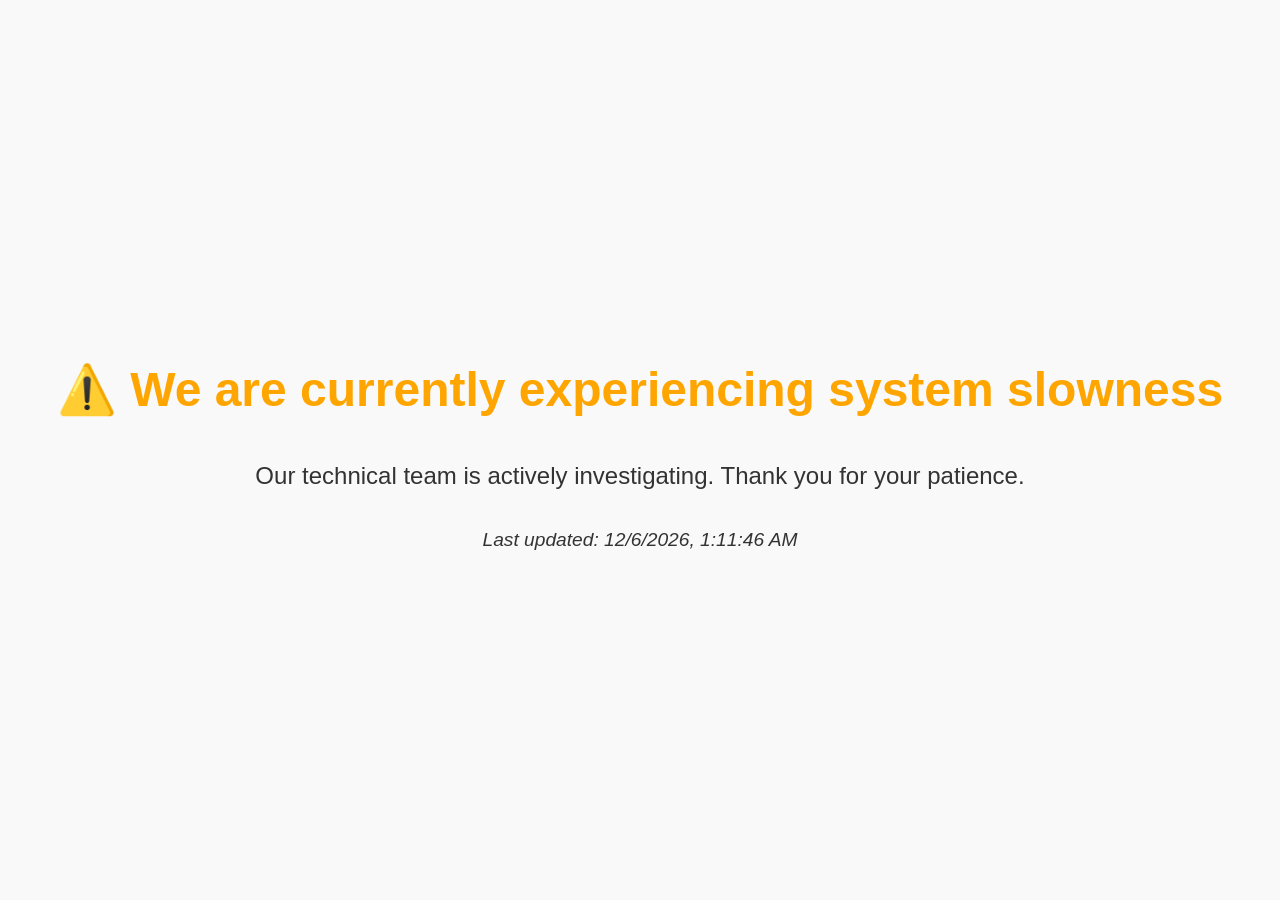
==== docs/index.html @ 0275ac97 "Change system status to 'slowness'" ====
<!DOCTYPE html>
<html lang="en">
<head>
<meta charset="UTF-8">
<meta name="viewport" content="width=device-width, initial-scale=1.0">
<title>Performance System Status</title>
<style>
        body {
            font-family: Arial, sans-serif;
            margin: 0;
            padding: 0;
            background-color: #f9f9f9;
            display: flex;
            flex-direction: column;
            justify-content: center;
            align-items: center;
            height: 100vh;
            text-align: center;
            overflow: hidden;
        }
        h1 {
            font-size: 3em;
            margin-bottom: 20px;
        }
        p {
            font-size: 1.5em;
            color: #333;
        }
        .note {
            margin-top: 15px;
            font-style: italic;
            font-size: 1.2em;
        }
        canvas {
            position: absolute;
            top: 0;
            left: 0;
        }
        .status-up { color: #28a745; }
        .status-warning { color: orange; }
</style>
</head>
<body>
<h1 id="status-heading"></h1>
<p id="status-message"></p>
<p class="note" id="last-updated"></p>
 
    <canvas id="confetti"></canvas>
 
    <script>
        // ---------------------------
        // CHANGE THIS VARIABLE TO TOGGLE STATUS
        // "up" = all systems operational
        // "slowness" = system is slow / outage
        const systemStatus = "slowness"; 
        // ---------------------------
 
        const heading = document.getElementById('status-heading');
        const message = document.getElementById('status-message');
        const lastUpdated = document.getElementById('last-updated');
        const canvas = document.getElementById('confetti');
        const ctx = canvas.getContext('2d');
 
        let W = window.innerWidth;
        let H = window.innerHeight;
        canvas.width = W;
        canvas.height = H;
 
        function showStatus() {
            const now = new Date();
            lastUpdated.textContent = `Last updated: ${now.toLocaleString()}`;
 
            if (systemStatus === "up") {
                heading.textContent = "🎉 All Systems Are Operational! 🎉";
                heading.className = "status-up";
                message.textContent = "Thank you for using our performance platform.";
                startConfetti();
            } else if (systemStatus === "slowness") {
                heading.textContent = "⚠️ We are currently experiencing system slowness";
                heading.className = "status-warning";
                message.textContent = "Our technical team is actively investigating. Thank you for your patience.";
            }
        }
 
        // ---------------------------
        // Confetti effect for "up" status
        // ---------------------------
        const confettiCount = 150;
        const confetti = [];
 
        function random(min, max) { return Math.random() * (max - min) + min; }
 
        class Confetto {
            constructor() {
                this.x = random(0, W);
                this.y = random(-H, 0);
                this.r = random(5, 10);
                this.d = random(1, 5);
                this.color = `hsl(${random(0, 360)}, 70%, 50%)`;
                this.tilt = random(-10, 10);
                this.tiltAngleIncrement = random(0.05, 0.12);
                this.tiltAngle = 0;
            }
            draw() {
                ctx.beginPath();
                ctx.lineWidth = this.r / 2;
                ctx.strokeStyle = this.color;
                ctx.moveTo(this.x + this.tilt + this.r / 4, this.y);
                ctx.lineTo(this.x + this.tilt, this.y + this.tilt + this.r / 4);
                ctx.stroke();
            }
        }
 
        function initConfetti() {
            for (let i = 0; i < confettiCount; i++) {
                confetti.push(new Confetto());
            }
        }
 
        function drawConfetti() {
            ctx.clearRect(0, 0, W, H);
            confetti.forEach(c => {
                c.tiltAngle += c.tiltAngleIncrement;
                c.y += (Math.cos(c.d) + 3 + c.r / 2) / 2;
                c.tilt = Math.sin(c.tiltAngle) * 15;
                c.draw();
 
                if (c.y > H) {
                    c.x = random(0, W);
                    c.y = random(-20, 0);
                    c.tilt = random(-10, 10);
                }
            });
            requestAnimationFrame(drawConfetti);
        }
 
        function startConfetti() {
            initConfetti();
            drawConfetti();
        }
 
        window.addEventListener('resize', () => {
            W = window.innerWidth;
            H = window.innerHeight;
            canvas.width = W;
            canvas.height = H;
        });
 
        showStatus();
</script>
</body>
</html>
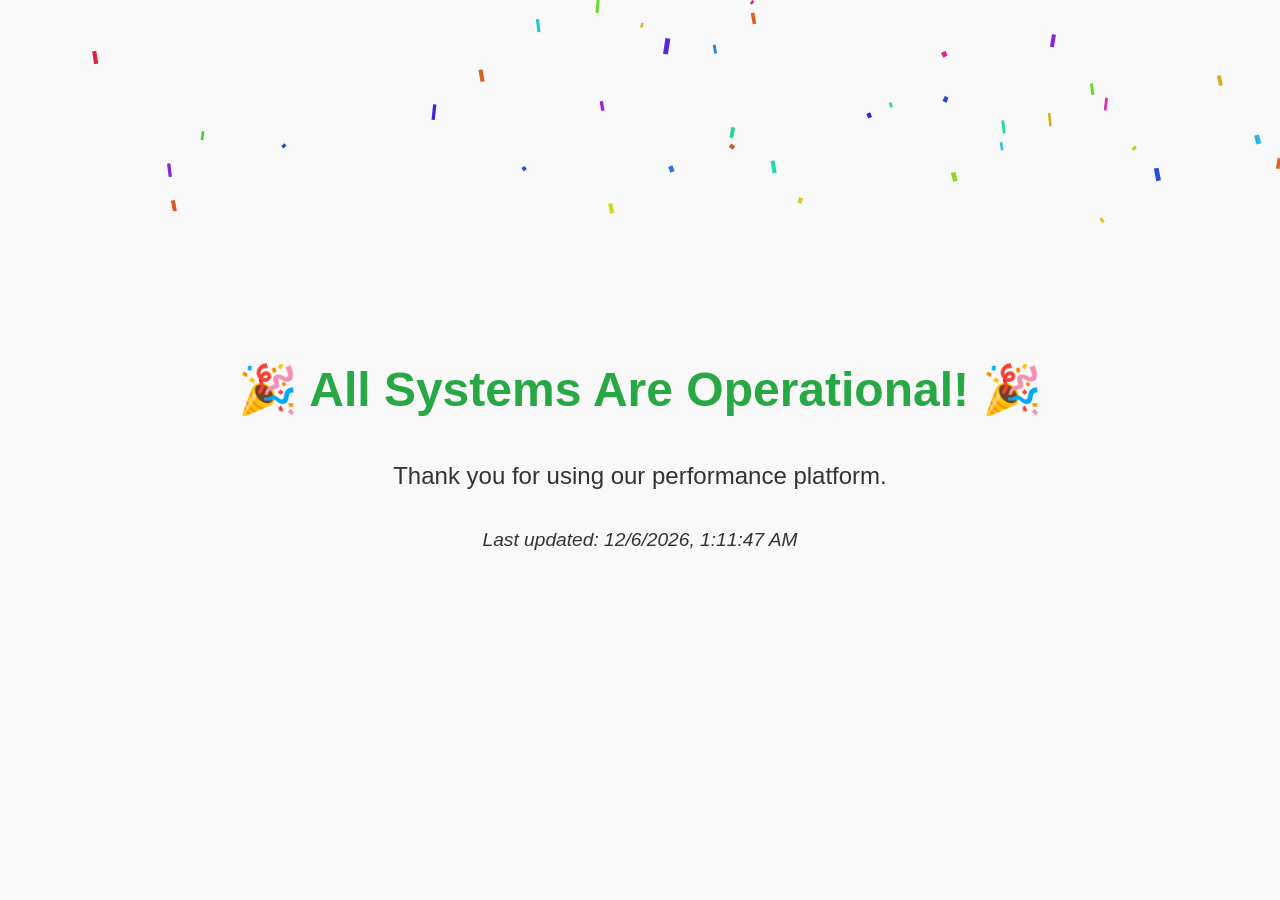
==== commit d6b3d8a8: "Change system status to 'up'" ====
--- a/docs/index.html
+++ b/docs/index.html
@@ -52,7 +52,7 @@
         // CHANGE THIS VARIABLE TO TOGGLE STATUS
         // "up" = all systems operational
         // "slowness" = system is slow / outage
-        const systemStatus = "slowness"; 
+        const systemStatus = "up"; 
         // ---------------------------
  
         const heading = document.getElementById('status-heading');
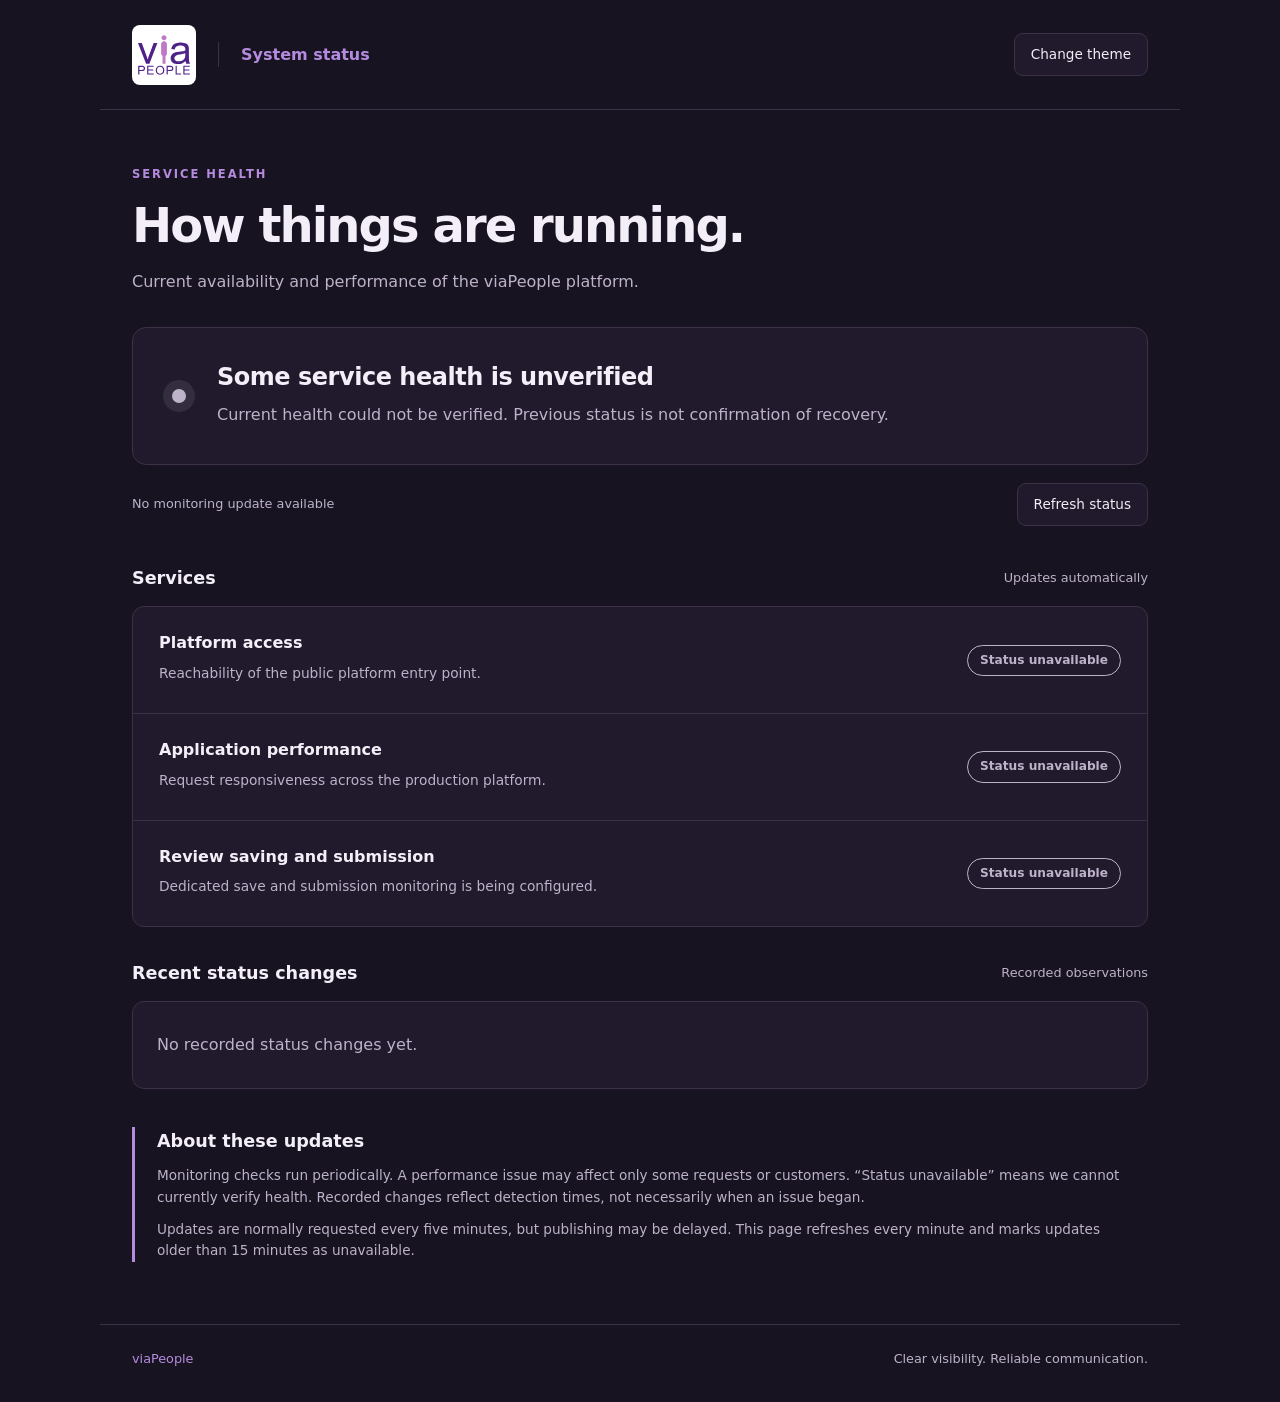
==== commit 7d45a163: "Add monitored service status with viaResources styling and safe recovery" ====
--- a/docs/index.html
+++ b/docs/index.html
@@ -1,152 +1,10 @@
-<!DOCTYPE html>
-<html lang="en">
-<head>
-<meta charset="UTF-8">
-<meta name="viewport" content="width=device-width, initial-scale=1.0">
-<title>Performance System Status</title>
-<style>
-        body {
-            font-family: Arial, sans-serif;
-            margin: 0;
-            padding: 0;
-            background-color: #f9f9f9;
-            display: flex;
-            flex-direction: column;
-            justify-content: center;
-            align-items: center;
-            height: 100vh;
-            text-align: center;
-            overflow: hidden;
-        }
-        h1 {
-            font-size: 3em;
-            margin-bottom: 20px;
-        }
-        p {
-            font-size: 1.5em;
-            color: #333;
-        }
-        .note {
-            margin-top: 15px;
-            font-style: italic;
-            font-size: 1.2em;
-        }
-        canvas {
-            position: absolute;
-            top: 0;
-            left: 0;
-        }
-        .status-up { color: #28a745; }
-        .status-warning { color: orange; }
-</style>
-</head>
-<body>
-<h1 id="status-heading"></h1>
-<p id="status-message"></p>
-<p class="note" id="last-updated"></p>
- 
-    <canvas id="confetti"></canvas>
- 
-    <script>
-        // ---------------------------
-        // CHANGE THIS VARIABLE TO TOGGLE STATUS
-        // "up" = all systems operational
-        // "slowness" = system is slow / outage
-        const systemStatus = "up"; 
-        // ---------------------------
- 
-        const heading = document.getElementById('status-heading');
-        const message = document.getElementById('status-message');
-        const lastUpdated = document.getElementById('last-updated');
-        const canvas = document.getElementById('confetti');
-        const ctx = canvas.getContext('2d');
- 
-        let W = window.innerWidth;
-        let H = window.innerHeight;
-        canvas.width = W;
-        canvas.height = H;
- 
-        function showStatus() {
-            const now = new Date();
-            lastUpdated.textContent = `Last updated: ${now.toLocaleString()}`;
- 
-            if (systemStatus === "up") {
-                heading.textContent = "🎉 All Systems Are Operational! 🎉";
-                heading.className = "status-up";
-                message.textContent = "Thank you for using our performance platform.";
-                startConfetti();
-            } else if (systemStatus === "slowness") {
-                heading.textContent = "⚠️ We are currently experiencing system slowness";
-                heading.className = "status-warning";
-                message.textContent = "Our technical team is actively investigating. Thank you for your patience.";
-            }
-        }
- 
-        // ---------------------------
-        // Confetti effect for "up" status
-        // ---------------------------
-        const confettiCount = 150;
-        const confetti = [];
- 
-        function random(min, max) { return Math.random() * (max - min) + min; }
- 
-        class Confetto {
-            constructor() {
-                this.x = random(0, W);
-                this.y = random(-H, 0);
-                this.r = random(5, 10);
-                this.d = random(1, 5);
-                this.color = `hsl(${random(0, 360)}, 70%, 50%)`;
-                this.tilt = random(-10, 10);
-                this.tiltAngleIncrement = random(0.05, 0.12);
-                this.tiltAngle = 0;
-            }
-            draw() {
-                ctx.beginPath();
-                ctx.lineWidth = this.r / 2;
-                ctx.strokeStyle = this.color;
-                ctx.moveTo(this.x + this.tilt + this.r / 4, this.y);
-                ctx.lineTo(this.x + this.tilt, this.y + this.tilt + this.r / 4);
-                ctx.stroke();
-            }
-        }
- 
-        function initConfetti() {
-            for (let i = 0; i < confettiCount; i++) {
-                confetti.push(new Confetto());
-            }
-        }
- 
-        function drawConfetti() {
-            ctx.clearRect(0, 0, W, H);
-            confetti.forEach(c => {
-                c.tiltAngle += c.tiltAngleIncrement;
-                c.y += (Math.cos(c.d) + 3 + c.r / 2) / 2;
-                c.tilt = Math.sin(c.tiltAngle) * 15;
-                c.draw();
- 
-                if (c.y > H) {
-                    c.x = random(0, W);
-                    c.y = random(-20, 0);
-                    c.tilt = random(-10, 10);
-                }
-            });
-            requestAnimationFrame(drawConfetti);
-        }
- 
-        function startConfetti() {
-            initConfetti();
-            drawConfetti();
-        }
- 
-        window.addEventListener('resize', () => {
-            W = window.innerWidth;
-            H = window.innerHeight;
-            canvas.width = W;
-            canvas.height = H;
-        });
- 
-        showStatus();
-</script>
-</body>
-</html>
+<!doctype html>
+<html lang="en"><head><meta charset="utf-8"><meta name="viewport" content="width=device-width,initial-scale=1"><meta name="color-scheme" content="dark light"><title>viaPeople | System status</title><link rel="stylesheet" href="style.css"><script src="status.js" defer></script></head>
+<body><header><a class="brand" href="./" aria-label="viaPeople status home"><img src="logo.svg" alt="viaPeople"><span>System status</span></a><button id="theme" aria-label="Switch color theme">Change theme</button></header>
+<main><div class="eyebrow">SERVICE HEALTH</div><h1>How things are running.</h1><p class="intro">Current availability and performance of the viaPeople platform.</p>
+<section class="summary" aria-live="polite" aria-atomic="true"><span id="indicator" class="indicator unknown"></span><div><h2 id="headline">Checking service status</h2><p id="summary-text">Loading the latest monitoring update.</p></div></section>
+<div class="freshness"><span id="updated">Waiting for monitoring data</span><button id="refresh">Refresh status</button></div>
+<section aria-labelledby="services-title"><div class="section-heading"><h2 id="services-title">Services</h2><span>Updates automatically</span></div><div id="services" class="services"><p class="empty">Service details are loading.</p></div></section>
+<section aria-labelledby="history-title"><div class="section-heading"><h2 id="history-title">Recent status changes</h2><span>Recorded observations</span></div><div id="history" class="history"><p class="empty">Loading status history.</p></div></section>
+<aside><h2>About these updates</h2><p>Monitoring checks run periodically. A performance issue may affect only some requests or customers. “Status unavailable” means we cannot currently verify health. Recorded changes reflect detection times, not necessarily when an issue began.</p><p>Updates are normally requested every five minutes, but publishing may be delayed. This page refreshes every minute and marks updates older than 15 minutes as unavailable.</p></aside>
+<noscript><p>JavaScript is required to display current service status. Health cannot be verified with JavaScript disabled.</p></noscript></main><footer>viaPeople <span>Clear visibility. Reliable communication.</span></footer></body></html>
--- a/docs/style.css
+++ b/docs/style.css
@@ -0,0 +1 @@
+:root{color-scheme:dark;--bg:#171320;--fg:#f3eef8;--card:#211a2c;--muted:#bdb2ca;--border:#3c3148;--primary:#b58bdf;--tint:#30253c;--green:#7cddb6;--amber:#f0c679;--red:#ff9fa8}html.light{color-scheme:light;--bg:#f7f7fb;--fg:#292534;--card:#fff;--muted:#655d76;--border:#e0dce9;--primary:#592592;--tint:#f0e9f8;--green:#15704e;--amber:#855a0c;--red:#b32e43}*{box-sizing:border-box}body{margin:0;background:var(--bg);color:var(--fg);font:16px/1.6 Inter,ui-sans-serif,system-ui,-apple-system,BlinkMacSystemFont,'Segoe UI',sans-serif}header,main,footer{max-width:1080px;margin:auto;padding:0 32px}header{height:110px;display:flex;align-items:center;justify-content:space-between;border-bottom:1px solid var(--border)}.brand{display:flex;align-items:center;gap:22px;text-decoration:none;color:var(--primary);font-weight:600}.brand img{width:64px;height:60px;background:#fff;border-radius:8px;padding:6px}.brand span{border-left:1px solid var(--border);padding-left:22px}button{border:1px solid var(--border);background:var(--card);color:var(--fg);padding:10px 16px;border-radius:9px;font:inherit;font-size:.85rem;cursor:pointer}button:hover{background:var(--tint)}button:focus-visible,a:focus-visible{outline:3px solid var(--primary);outline-offset:4px}main{padding-top:55px;padding-bottom:56px}.eyebrow{color:var(--primary);font-size:.72rem;font-weight:700;letter-spacing:.17em}h1{font-size:clamp(2rem,5vw,3rem);letter-spacing:-.04em;line-height:1.2;margin:14px 0}h2{font-size:1.1rem;margin:0;font-weight:650}p{margin:6px 0;color:var(--muted)}.intro{margin-bottom:32px}.summary{background:var(--card);border:1px solid var(--border);border-radius:14px;padding:30px;display:flex;gap:22px;align-items:center}.summary h2{font-size:1.5rem;letter-spacing:-.02em}.indicator{flex:none;width:14px;height:14px;border-radius:50%;background:currentColor;box-shadow:0 0 0 9px color-mix(in srgb,currentColor 12%,transparent);margin:9px}.operational{color:var(--green)}.degraded,.maintenance{color:var(--amber)}.outage{color:var(--red)}.unknown{color:var(--muted)}.freshness{display:flex;justify-content:space-between;align-items:center;gap:15px;margin:18px 0 38px;color:var(--muted);font-size:.8rem}.section-heading{display:flex;justify-content:space-between;gap:12px;align-items:center;margin:32px 0 14px}.section-heading span{font-size:.8rem;color:var(--muted)}.services,.history{background:var(--card);border:1px solid var(--border);border-radius:12px;overflow:hidden}.service,.event{display:flex;align-items:center;justify-content:space-between;padding:23px 26px;gap:24px;border-bottom:1px solid var(--border)}.service:last-child,.event:last-child{border-bottom:0}.service h3{font-size:1rem;margin:0}.service p{font-size:.86rem;max-width:580px}.badge{flex:none;border:1px solid currentColor;border-radius:20px;padding:5px 12px;font-size:.76rem;font-weight:600}.event{font-size:.86rem}.event time{color:var(--muted);font-size:.78rem}.empty{padding:24px}aside{border-left:3px solid var(--primary);padding:0 22px;margin-top:38px}aside p{font-size:.85rem;margin-top:10px}footer{display:flex;justify-content:space-between;border-top:1px solid var(--border);padding-top:24px;padding-bottom:32px;font-size:.8rem;color:var(--primary)}footer span{color:var(--muted)}@media(max-width:620px){header,main,footer{padding-left:20px;padding-right:20px}header{height:90px}.brand{gap:10px}.brand span{padding-left:10px;font-size:.9rem}.brand img{width:48px;height:48px}header button{font-size:.7rem;padding:8px}main{padding-top:34px}.summary{padding:24px 20px}.summary h2{font-size:1.2rem}.service,.event{align-items:flex-start;flex-direction:column;gap:12px;padding:20px}.freshness{align-items:flex-start}.section-heading span{display:none}footer{gap:15px;flex-wrap:wrap}}
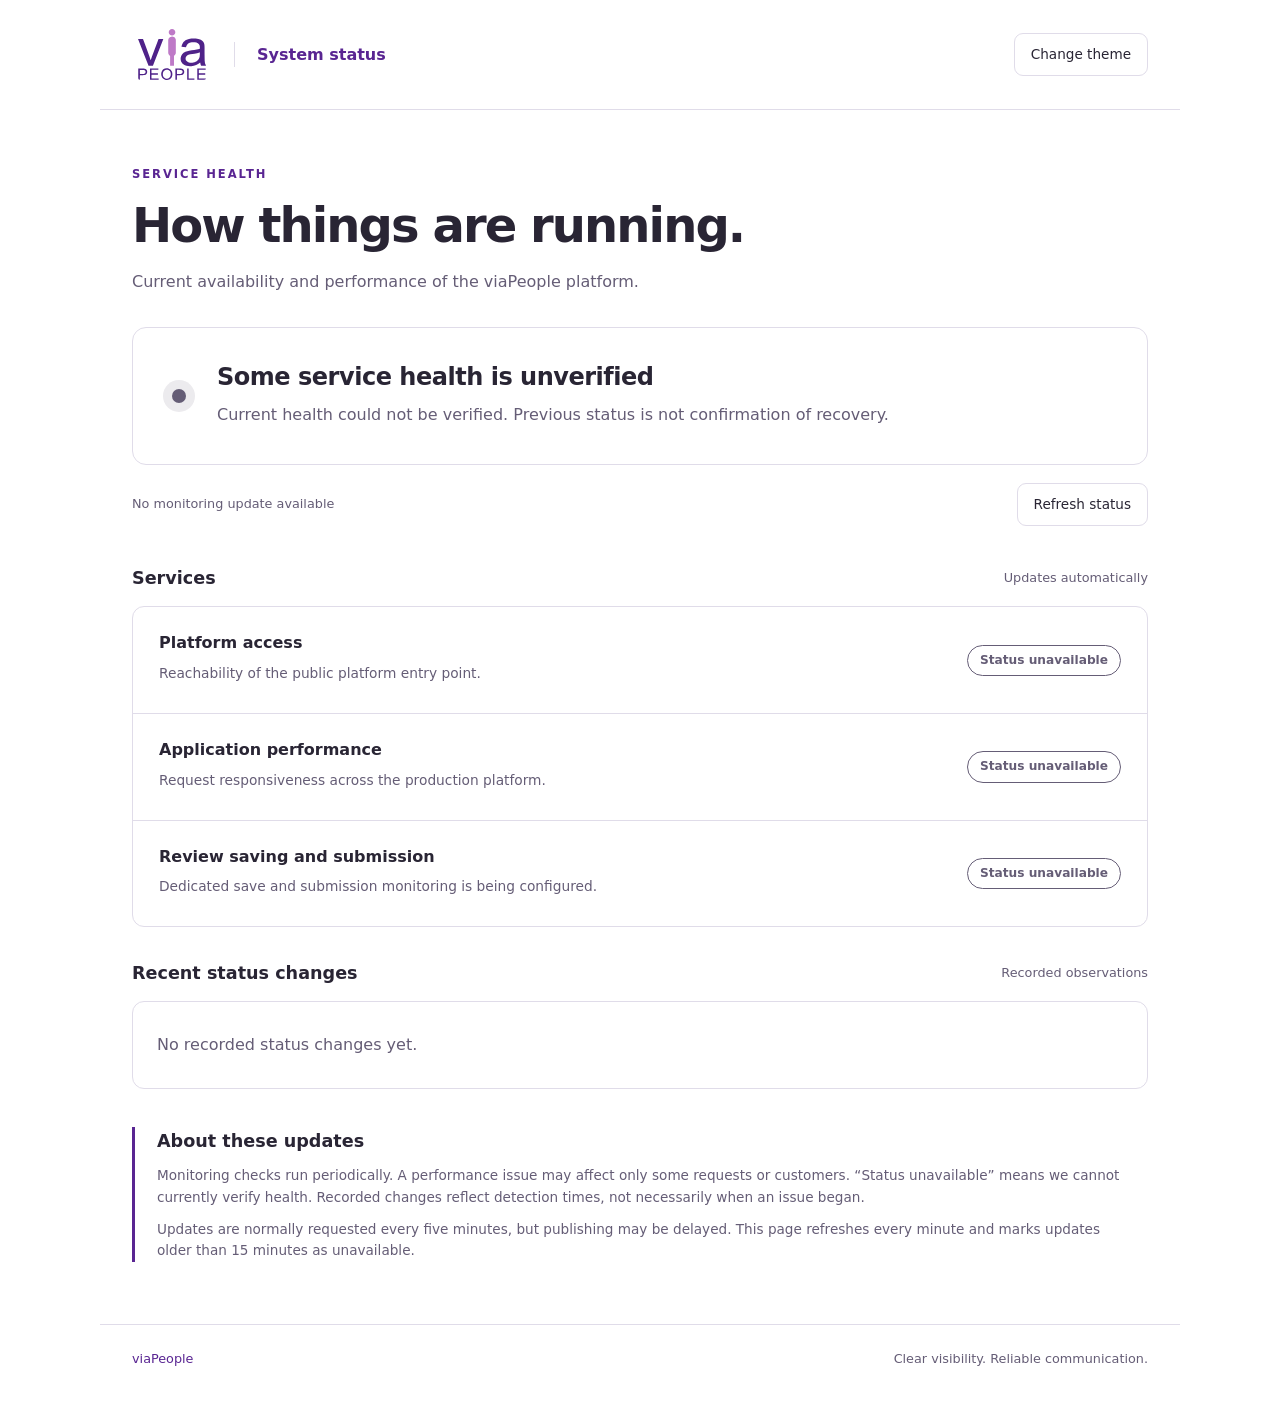
==== commit e945a3d3: "Use supplied viaPeople logo and default to white theme" ====
--- a/docs/index.html
+++ b/docs/index.html
@@ -1,5 +1,5 @@
 <!doctype html>
-<html lang="en"><head><meta charset="utf-8"><meta name="viewport" content="width=device-width,initial-scale=1"><meta name="color-scheme" content="dark light"><title>viaPeople | System status</title><link rel="stylesheet" href="style.css"><script src="status.js" defer></script></head>
+<html lang="en" class="light"><head><meta charset="utf-8"><meta name="viewport" content="width=device-width,initial-scale=1"><meta name="color-scheme" content="light dark"><title>viaPeople | System status</title><link rel="stylesheet" href="style.css"><script src="status.js" defer></script></head>
 <body><header><a class="brand" href="./" aria-label="viaPeople status home"><img src="logo.svg" alt="viaPeople"><span>System status</span></a><button id="theme" aria-label="Switch color theme">Change theme</button></header>
 <main><div class="eyebrow">SERVICE HEALTH</div><h1>How things are running.</h1><p class="intro">Current availability and performance of the viaPeople platform.</p>
 <section class="summary" aria-live="polite" aria-atomic="true"><span id="indicator" class="indicator unknown"></span><div><h2 id="headline">Checking service status</h2><p id="summary-text">Loading the latest monitoring update.</p></div></section>
--- a/docs/style.css
+++ b/docs/style.css
@@ -1 +1 @@
-:root{color-scheme:dark;--bg:#171320;--fg:#f3eef8;--card:#211a2c;--muted:#bdb2ca;--border:#3c3148;--primary:#b58bdf;--tint:#30253c;--green:#7cddb6;--amber:#f0c679;--red:#ff9fa8}html.light{color-scheme:light;--bg:#f7f7fb;--fg:#292534;--card:#fff;--muted:#655d76;--border:#e0dce9;--primary:#592592;--tint:#f0e9f8;--green:#15704e;--amber:#855a0c;--red:#b32e43}*{box-sizing:border-box}body{margin:0;background:var(--bg);color:var(--fg);font:16px/1.6 Inter,ui-sans-serif,system-ui,-apple-system,BlinkMacSystemFont,'Segoe UI',sans-serif}header,main,footer{max-width:1080px;margin:auto;padding:0 32px}header{height:110px;display:flex;align-items:center;justify-content:space-between;border-bottom:1px solid var(--border)}.brand{display:flex;align-items:center;gap:22px;text-decoration:none;color:var(--primary);font-weight:600}.brand img{width:64px;height:60px;background:#fff;border-radius:8px;padding:6px}.brand span{border-left:1px solid var(--border);padding-left:22px}button{border:1px solid var(--border);background:var(--card);color:var(--fg);padding:10px 16px;border-radius:9px;font:inherit;font-size:.85rem;cursor:pointer}button:hover{background:var(--tint)}button:focus-visible,a:focus-visible{outline:3px solid var(--primary);outline-offset:4px}main{padding-top:55px;padding-bottom:56px}.eyebrow{color:var(--primary);font-size:.72rem;font-weight:700;letter-spacing:.17em}h1{font-size:clamp(2rem,5vw,3rem);letter-spacing:-.04em;line-height:1.2;margin:14px 0}h2{font-size:1.1rem;margin:0;font-weight:650}p{margin:6px 0;color:var(--muted)}.intro{margin-bottom:32px}.summary{background:var(--card);border:1px solid var(--border);border-radius:14px;padding:30px;display:flex;gap:22px;align-items:center}.summary h2{font-size:1.5rem;letter-spacing:-.02em}.indicator{flex:none;width:14px;height:14px;border-radius:50%;background:currentColor;box-shadow:0 0 0 9px color-mix(in srgb,currentColor 12%,transparent);margin:9px}.operational{color:var(--green)}.degraded,.maintenance{color:var(--amber)}.outage{color:var(--red)}.unknown{color:var(--muted)}.freshness{display:flex;justify-content:space-between;align-items:center;gap:15px;margin:18px 0 38px;color:var(--muted);font-size:.8rem}.section-heading{display:flex;justify-content:space-between;gap:12px;align-items:center;margin:32px 0 14px}.section-heading span{font-size:.8rem;color:var(--muted)}.services,.history{background:var(--card);border:1px solid var(--border);border-radius:12px;overflow:hidden}.service,.event{display:flex;align-items:center;justify-content:space-between;padding:23px 26px;gap:24px;border-bottom:1px solid var(--border)}.service:last-child,.event:last-child{border-bottom:0}.service h3{font-size:1rem;margin:0}.service p{font-size:.86rem;max-width:580px}.badge{flex:none;border:1px solid currentColor;border-radius:20px;padding:5px 12px;font-size:.76rem;font-weight:600}.event{font-size:.86rem}.event time{color:var(--muted);font-size:.78rem}.empty{padding:24px}aside{border-left:3px solid var(--primary);padding:0 22px;margin-top:38px}aside p{font-size:.85rem;margin-top:10px}footer{display:flex;justify-content:space-between;border-top:1px solid var(--border);padding-top:24px;padding-bottom:32px;font-size:.8rem;color:var(--primary)}footer span{color:var(--muted)}@media(max-width:620px){header,main,footer{padding-left:20px;padding-right:20px}header{height:90px}.brand{gap:10px}.brand span{padding-left:10px;font-size:.9rem}.brand img{width:48px;height:48px}header button{font-size:.7rem;padding:8px}main{padding-top:34px}.summary{padding:24px 20px}.summary h2{font-size:1.2rem}.service,.event{align-items:flex-start;flex-direction:column;gap:12px;padding:20px}.freshness{align-items:flex-start}.section-heading span{display:none}footer{gap:15px;flex-wrap:wrap}}
+:root{color-scheme:dark;--bg:#171320;--fg:#f3eef8;--card:#211a2c;--muted:#bdb2ca;--border:#3c3148;--primary:#b58bdf;--tint:#30253c;--green:#7cddb6;--amber:#f0c679;--red:#ff9fa8}html.light{color-scheme:light;--bg:#fff;--fg:#292534;--card:#fff;--muted:#655d76;--border:#e0dce9;--primary:#592592;--tint:#f0e9f8;--green:#15704e;--amber:#855a0c;--red:#b32e43}*{box-sizing:border-box}body{margin:0;background:var(--bg);color:var(--fg);font:16px/1.6 Inter,ui-sans-serif,system-ui,-apple-system,BlinkMacSystemFont,'Segoe UI',sans-serif}header,main,footer{max-width:1080px;margin:auto;padding:0 32px}header{height:110px;display:flex;align-items:center;justify-content:space-between;border-bottom:1px solid var(--border)}.brand{display:flex;align-items:center;gap:22px;text-decoration:none;color:var(--primary);font-weight:600}.brand img{width:80px;height:auto;display:block;background:#fff;border-radius:8px;padding:6px}.brand span{border-left:1px solid var(--border);padding-left:22px}button{border:1px solid var(--border);background:var(--card);color:var(--fg);padding:10px 16px;border-radius:9px;font:inherit;font-size:.85rem;cursor:pointer}button:hover{background:var(--tint)}button:focus-visible,a:focus-visible{outline:3px solid var(--primary);outline-offset:4px}main{padding-top:55px;padding-bottom:56px}.eyebrow{color:var(--primary);font-size:.72rem;font-weight:700;letter-spacing:.17em}h1{font-size:clamp(2rem,5vw,3rem);letter-spacing:-.04em;line-height:1.2;margin:14px 0}h2{font-size:1.1rem;margin:0;font-weight:650}p{margin:6px 0;color:var(--muted)}.intro{margin-bottom:32px}.summary{background:var(--card);border:1px solid var(--border);border-radius:14px;padding:30px;display:flex;gap:22px;align-items:center}.summary h2{font-size:1.5rem;letter-spacing:-.02em}.indicator{flex:none;width:14px;height:14px;border-radius:50%;background:currentColor;box-shadow:0 0 0 9px color-mix(in srgb,currentColor 12%,transparent);margin:9px}.operational{color:var(--green)}.degraded,.maintenance{color:var(--amber)}.outage{color:var(--red)}.unknown{color:var(--muted)}.freshness{display:flex;justify-content:space-between;align-items:center;gap:15px;margin:18px 0 38px;color:var(--muted);font-size:.8rem}.section-heading{display:flex;justify-content:space-between;gap:12px;align-items:center;margin:32px 0 14px}.section-heading span{font-size:.8rem;color:var(--muted)}.services,.history{background:var(--card);border:1px solid var(--border);border-radius:12px;overflow:hidden}.service,.event{display:flex;align-items:center;justify-content:space-between;padding:23px 26px;gap:24px;border-bottom:1px solid var(--border)}.service:last-child,.event:last-child{border-bottom:0}.service h3{font-size:1rem;margin:0}.service p{font-size:.86rem;max-width:580px}.badge{flex:none;border:1px solid currentColor;border-radius:20px;padding:5px 12px;font-size:.76rem;font-weight:600}.event{font-size:.86rem}.event time{color:var(--muted);font-size:.78rem}.empty{padding:24px}aside{border-left:3px solid var(--primary);padding:0 22px;margin-top:38px}aside p{font-size:.85rem;margin-top:10px}footer{display:flex;justify-content:space-between;border-top:1px solid var(--border);padding-top:24px;padding-bottom:32px;font-size:.8rem;color:var(--primary)}footer span{color:var(--muted)}@media(max-width:620px){header,main,footer{padding-left:20px;padding-right:20px}header{height:90px}.brand{gap:10px}.brand span{padding-left:10px;font-size:.9rem}.brand img{width:48px;height:48px}header button{font-size:.7rem;padding:8px}main{padding-top:34px}.summary{padding:24px 20px}.summary h2{font-size:1.2rem}.service,.event{align-items:flex-start;flex-direction:column;gap:12px;padding:20px}.freshness{align-items:flex-start}.section-heading span{display:none}footer{gap:15px;flex-wrap:wrap}}
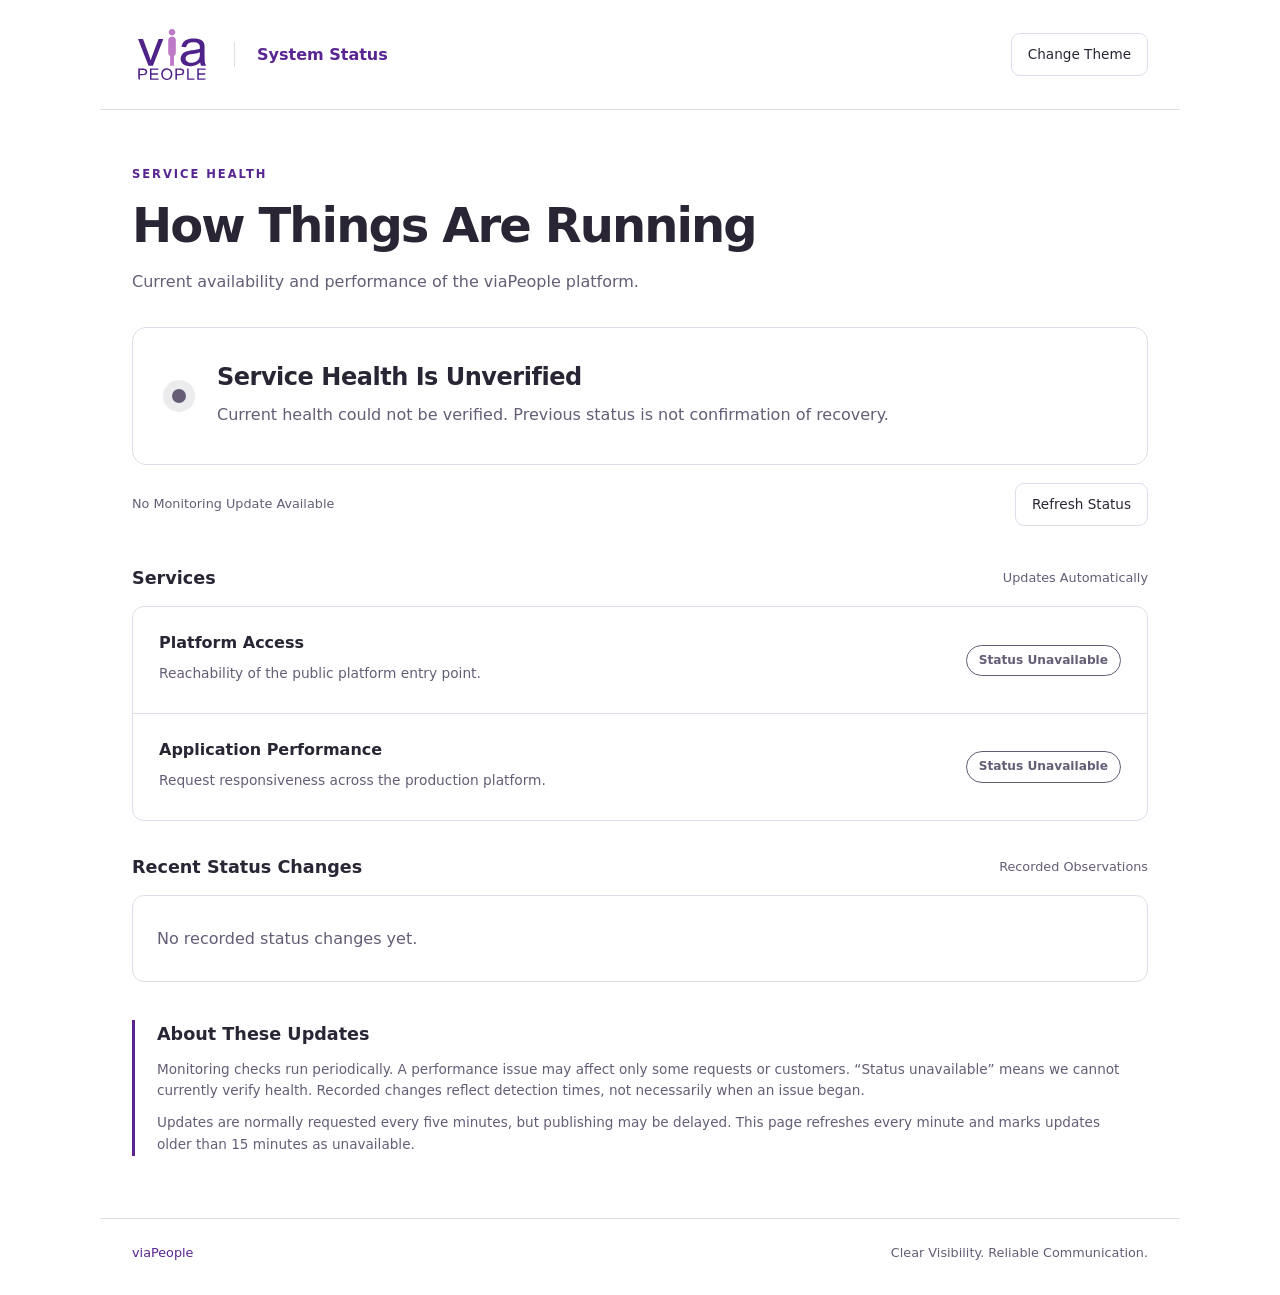
==== commit fc7d4ee9: "Polish status labels and show only verified service coverage" ====
--- a/docs/index.html
+++ b/docs/index.html
@@ -1,10 +1,10 @@
 <!doctype html>
-<html lang="en" class="light"><head><meta charset="utf-8"><meta name="viewport" content="width=device-width,initial-scale=1"><meta name="color-scheme" content="light dark"><title>viaPeople | System status</title><link rel="stylesheet" href="style.css"><script src="status.js" defer></script></head>
-<body><header><a class="brand" href="./" aria-label="viaPeople status home"><img src="logo.svg" alt="viaPeople"><span>System status</span></a><button id="theme" aria-label="Switch color theme">Change theme</button></header>
-<main><div class="eyebrow">SERVICE HEALTH</div><h1>How things are running.</h1><p class="intro">Current availability and performance of the viaPeople platform.</p>
-<section class="summary" aria-live="polite" aria-atomic="true"><span id="indicator" class="indicator unknown"></span><div><h2 id="headline">Checking service status</h2><p id="summary-text">Loading the latest monitoring update.</p></div></section>
-<div class="freshness"><span id="updated">Waiting for monitoring data</span><button id="refresh">Refresh status</button></div>
-<section aria-labelledby="services-title"><div class="section-heading"><h2 id="services-title">Services</h2><span>Updates automatically</span></div><div id="services" class="services"><p class="empty">Service details are loading.</p></div></section>
-<section aria-labelledby="history-title"><div class="section-heading"><h2 id="history-title">Recent status changes</h2><span>Recorded observations</span></div><div id="history" class="history"><p class="empty">Loading status history.</p></div></section>
-<aside><h2>About these updates</h2><p>Monitoring checks run periodically. A performance issue may affect only some requests or customers. “Status unavailable” means we cannot currently verify health. Recorded changes reflect detection times, not necessarily when an issue began.</p><p>Updates are normally requested every five minutes, but publishing may be delayed. This page refreshes every minute and marks updates older than 15 minutes as unavailable.</p></aside>
-<noscript><p>JavaScript is required to display current service status. Health cannot be verified with JavaScript disabled.</p></noscript></main><footer>viaPeople <span>Clear visibility. Reliable communication.</span></footer></body></html>
+<html lang="en" class="light"><head><meta charset="utf-8"><meta name="viewport" content="width=device-width,initial-scale=1"><meta name="color-scheme" content="light dark"><title>viaPeople | System Status</title><link rel="stylesheet" href="style.css?v=4"><script src="status.js?v=4" defer></script></head>
+<body><header><a class="brand" href="./" aria-label="viaPeople status home"><img src="logo.svg?v=4" alt="viaPeople"><span>System Status</span></a><button id="theme" aria-label="Switch color theme">Change Theme</button></header>
+<main><div class="eyebrow">SERVICE HEALTH</div><h1>How Things Are Running</h1><p class="intro">Current availability and performance of the viaPeople platform.</p>
+<section class="summary" aria-live="polite" aria-atomic="true"><span id="indicator" class="indicator unknown"></span><div><h2 id="headline">Checking Service Status</h2><p id="summary-text">Loading the latest monitoring update.</p></div></section>
+<div class="freshness"><span id="updated">Waiting for monitoring data</span><button id="refresh">Refresh Status</button></div>
+<section aria-labelledby="services-title"><div class="section-heading"><h2 id="services-title">Services</h2><span>Updates Automatically</span></div><div id="services" class="services"><p class="empty">Service details are loading.</p></div></section>
+<section aria-labelledby="history-title"><div class="section-heading"><h2 id="history-title">Recent Status Changes</h2><span>Recorded Observations</span></div><div id="history" class="history"><p class="empty">Loading status history.</p></div></section>
+<aside><h2>About These Updates</h2><p>Monitoring checks run periodically. A performance issue may affect only some requests or customers. “Status unavailable” means we cannot currently verify health. Recorded changes reflect detection times, not necessarily when an issue began.</p><p>Updates are normally requested every five minutes, but publishing may be delayed. This page refreshes every minute and marks updates older than 15 minutes as unavailable.</p></aside>
+<noscript><p>JavaScript is required to display current service status. Health cannot be verified with JavaScript disabled.</p></noscript></main><footer>viaPeople <span>Clear Visibility. Reliable Communication.</span></footer></body></html>
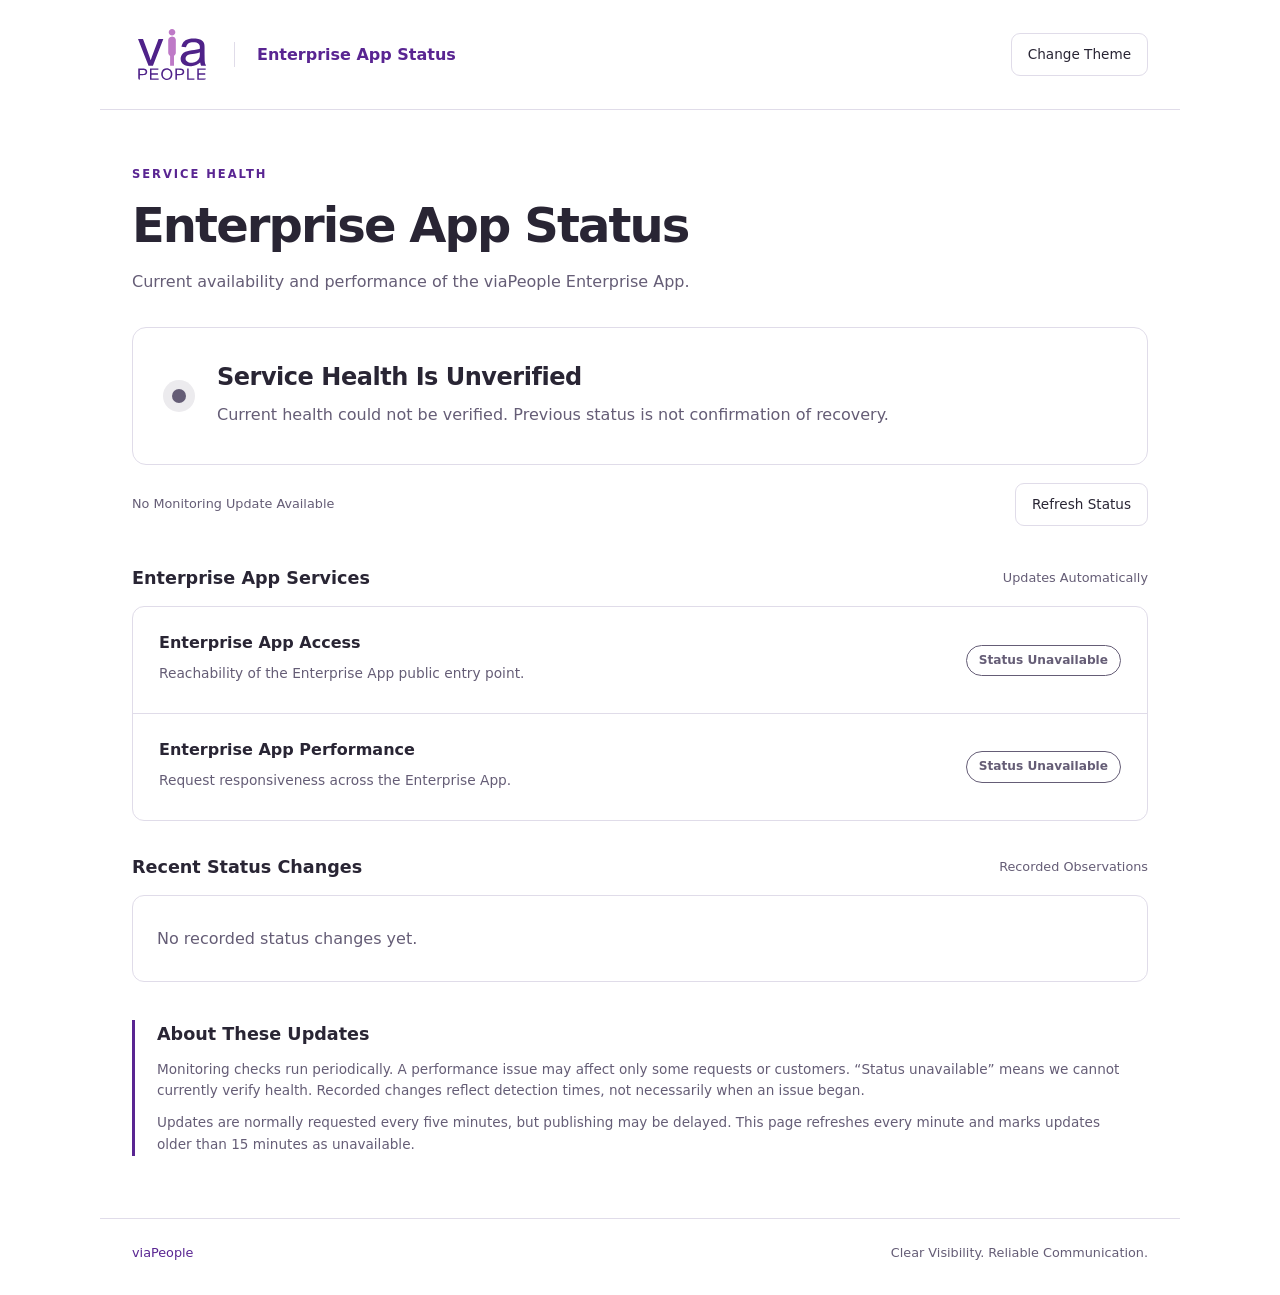
==== commit b6a2bb4a: "Clarify public monitoring covers the Enterprise App" ====
--- a/docs/index.html
+++ b/docs/index.html
@@ -1,10 +1,10 @@
 <!doctype html>
-<html lang="en" class="light"><head><meta charset="utf-8"><meta name="viewport" content="width=device-width,initial-scale=1"><meta name="color-scheme" content="light dark"><title>viaPeople | System Status</title><link rel="stylesheet" href="style.css?v=4"><script src="status.js?v=4" defer></script></head>
-<body><header><a class="brand" href="./" aria-label="viaPeople status home"><img src="logo.svg?v=4" alt="viaPeople"><span>System Status</span></a><button id="theme" aria-label="Switch color theme">Change Theme</button></header>
-<main><div class="eyebrow">SERVICE HEALTH</div><h1>How Things Are Running</h1><p class="intro">Current availability and performance of the viaPeople platform.</p>
+<html lang="en" class="light"><head><meta charset="utf-8"><meta name="viewport" content="width=device-width,initial-scale=1"><meta name="color-scheme" content="light dark"><title>viaPeople | Enterprise App Status</title><link rel="stylesheet" href="style.css?v=4"><script src="status.js?v=4" defer></script></head>
+<body><header><a class="brand" href="./" aria-label="viaPeople Enterprise App status home"><img src="logo.svg?v=4" alt="viaPeople"><span>Enterprise App Status</span></a><button id="theme" aria-label="Switch color theme">Change Theme</button></header>
+<main><div class="eyebrow">SERVICE HEALTH</div><h1>Enterprise App Status</h1><p class="intro">Current availability and performance of the viaPeople Enterprise App.</p>
 <section class="summary" aria-live="polite" aria-atomic="true"><span id="indicator" class="indicator unknown"></span><div><h2 id="headline">Checking Service Status</h2><p id="summary-text">Loading the latest monitoring update.</p></div></section>
 <div class="freshness"><span id="updated">Waiting for monitoring data</span><button id="refresh">Refresh Status</button></div>
-<section aria-labelledby="services-title"><div class="section-heading"><h2 id="services-title">Services</h2><span>Updates Automatically</span></div><div id="services" class="services"><p class="empty">Service details are loading.</p></div></section>
+<section aria-labelledby="services-title"><div class="section-heading"><h2 id="services-title">Enterprise App Services</h2><span>Updates Automatically</span></div><div id="services" class="services"><p class="empty">Service details are loading.</p></div></section>
 <section aria-labelledby="history-title"><div class="section-heading"><h2 id="history-title">Recent Status Changes</h2><span>Recorded Observations</span></div><div id="history" class="history"><p class="empty">Loading status history.</p></div></section>
 <aside><h2>About These Updates</h2><p>Monitoring checks run periodically. A performance issue may affect only some requests or customers. “Status unavailable” means we cannot currently verify health. Recorded changes reflect detection times, not necessarily when an issue began.</p><p>Updates are normally requested every five minutes, but publishing may be delayed. This page refreshes every minute and marks updates older than 15 minutes as unavailable.</p></aside>
 <noscript><p>JavaScript is required to display current service status. Health cannot be verified with JavaScript disabled.</p></noscript></main><footer>viaPeople <span>Clear Visibility. Reliable Communication.</span></footer></body></html>
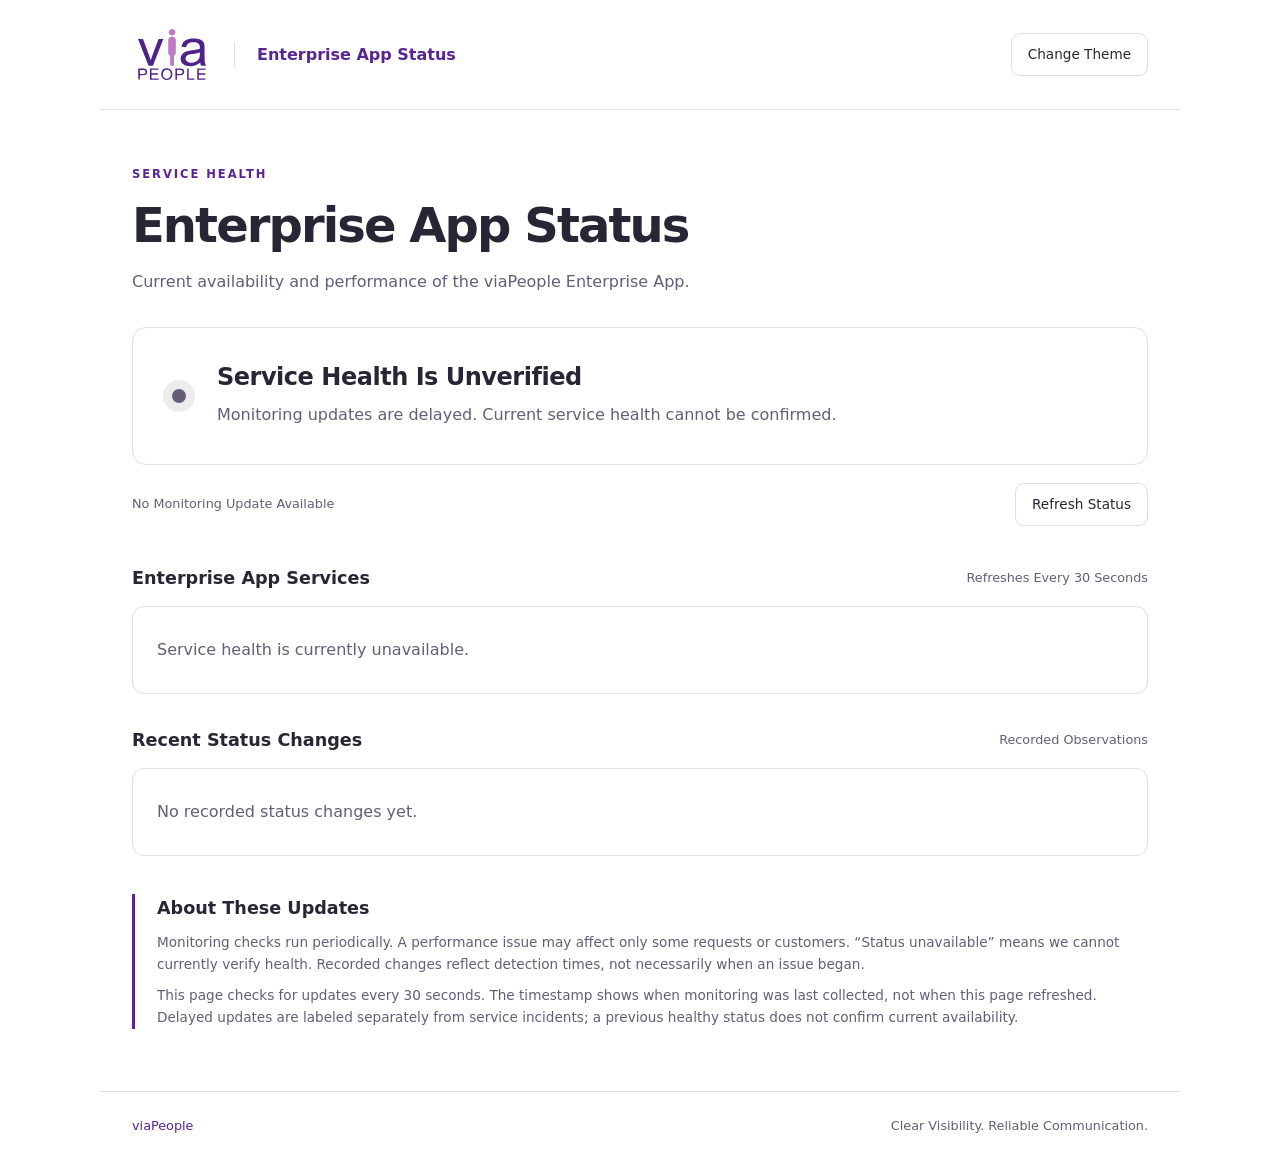
==== commit 603e2911: "Improve status refresh resilience and add independent minute collector" ====
--- a/docs/index.html
+++ b/docs/index.html
@@ -1,10 +1,11 @@
 <!doctype html>
-<html lang="en" class="light"><head><meta charset="utf-8"><meta name="viewport" content="width=device-width,initial-scale=1"><meta name="color-scheme" content="light dark"><title>viaPeople | Enterprise App Status</title><link rel="stylesheet" href="style.css?v=4"><script src="status.js?v=4" defer></script></head>
+<html lang="en" class="light"><head><meta charset="utf-8"><meta name="viewport" content="width=device-width,initial-scale=1"><meta name="color-scheme" content="light dark"><title>viaPeople | Enterprise App Status</title><link rel="stylesheet" href="style.css?v=4"><script type="module" src="status.js?v=6"></script></head>
 <body><header><a class="brand" href="./" aria-label="viaPeople Enterprise App status home"><img src="logo.svg?v=4" alt="viaPeople"><span>Enterprise App Status</span></a><button id="theme" aria-label="Switch color theme">Change Theme</button></header>
 <main><div class="eyebrow">SERVICE HEALTH</div><h1>Enterprise App Status</h1><p class="intro">Current availability and performance of the viaPeople Enterprise App.</p>
 <section class="summary" aria-live="polite" aria-atomic="true"><span id="indicator" class="indicator unknown"></span><div><h2 id="headline">Checking Service Status</h2><p id="summary-text">Loading the latest monitoring update.</p></div></section>
 <div class="freshness"><span id="updated">Waiting for monitoring data</span><button id="refresh">Refresh Status</button></div>
-<section aria-labelledby="services-title"><div class="section-heading"><h2 id="services-title">Enterprise App Services</h2><span>Updates Automatically</span></div><div id="services" class="services"><p class="empty">Service details are loading.</p></div></section>
+<section aria-labelledby="services-title"><div class="section-heading"><h2 id="services-title">Enterprise App Services</h2><span>Refreshes Every 30 Seconds</span></div><div id="services" class="services"><p class="empty">Service details are loading.</p></div></section>
 <section aria-labelledby="history-title"><div class="section-heading"><h2 id="history-title">Recent Status Changes</h2><span>Recorded Observations</span></div><div id="history" class="history"><p class="empty">Loading status history.</p></div></section>
-<aside><h2>About These Updates</h2><p>Monitoring checks run periodically. A performance issue may affect only some requests or customers. “Status unavailable” means we cannot currently verify health. Recorded changes reflect detection times, not necessarily when an issue began.</p><p>Updates are normally requested every five minutes, but publishing may be delayed. This page refreshes every minute and marks updates older than 15 minutes as unavailable.</p></aside>
+<aside><h2>About These Updates</h2><p>Monitoring checks run periodically. A performance issue may affect only some requests or customers. “Status unavailable” means we cannot currently verify health. Recorded changes reflect detection times, not necessarily when an issue began.</p><p>This page checks for updates every 30 seconds. The timestamp shows when monitoring was last collected, not when this page refreshed. Delayed updates are labeled separately from service incidents; a previous healthy status does not confirm current availability.</p></aside>
 <noscript><p>JavaScript is required to display current service status. Health cannot be verified with JavaScript disabled.</p></noscript></main><footer>viaPeople <span>Clear Visibility. Reliable Communication.</span></footer></body></html>
+
